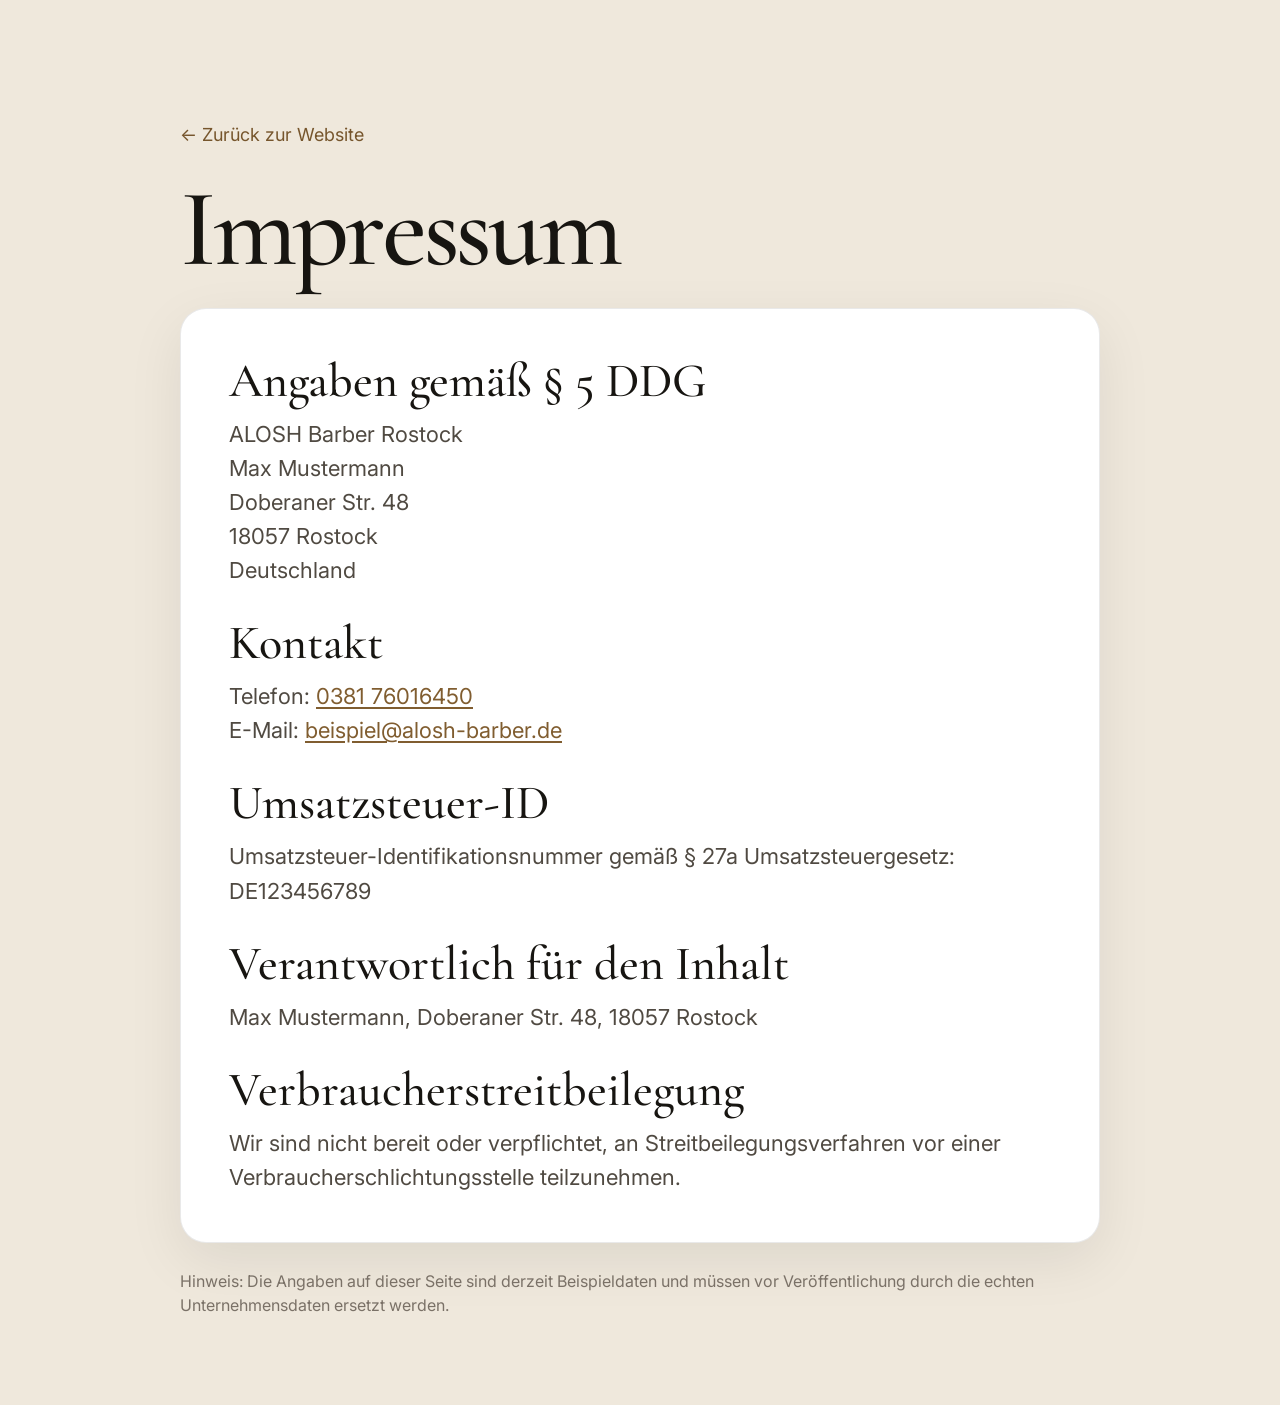
==== impressum.html @ 5d21351d "Separate assets and add Impressum" ====
<!DOCTYPE html>
<html lang="de">
<head>
  <meta charset="UTF-8" />
  <meta name="viewport" content="width=device-width, initial-scale=1.0" />
  <meta name="theme-color" content="#efe8dc" />
  <meta name="robots" content="noindex" />
  <title>Impressum — ALOSH</title>
  <link rel="preconnect" href="https://fonts.googleapis.com">
  <link rel="preconnect" href="https://fonts.gstatic.com" crossorigin>
  <link href="https://fonts.googleapis.com/css2?family=Cormorant+Garamond:wght@400;500;600&family=Inter:wght@400;500;600;700&display=swap" rel="stylesheet">
  <link rel="stylesheet" href="styles.css">
</head>
<body>
  <main class="legal-page">
    <div class="legal-wrap">
      <a class="legal-back" href="index.html#visit">← Zurück zur Website</a>
      <h1 class="legal-title">Impressum</h1>
      <section class="legal-card" aria-label="Beispiel-Impressum">
        <h2>Angaben gemäß § 5 DDG</h2>
        <address>
          ALOSH Barber Rostock<br>
          Max Mustermann<br>
          Doberaner Str. 48<br>
          18057 Rostock<br>
          Deutschland
        </address>

        <h2>Kontakt</h2>
        <p>
          Telefon: <a href="tel:+4938176016450">0381 76016450</a><br>
          E-Mail: <a href="mailto:beispiel@alosh-barber.de">beispiel@alosh-barber.de</a>
        </p>

        <h2>Umsatzsteuer-ID</h2>
        <p>Umsatzsteuer-Identifikationsnummer gemäß § 27a Umsatzsteuergesetz: DE123456789</p>

        <h2>Verantwortlich für den Inhalt</h2>
        <p>Max Mustermann, Doberaner Str. 48, 18057 Rostock</p>

        <h2>Verbraucherstreitbeilegung</h2>
        <p>Wir sind nicht bereit oder verpflichtet, an Streitbeilegungsverfahren vor einer Verbraucherschlichtungsstelle teilzunehmen.</p>
      </section>
      <p class="legal-note">Hinweis: Die Angaben auf dieser Seite sind derzeit Beispieldaten und müssen vor Veröffentlichung durch die echten Unternehmensdaten ersetzt werden.</p>
    </div>
  </main>
</body>
</html>
---- styles.css ----
:root{
      --bg:#080808;
      --bg-2:#12110f;
      --bg-3:#181613;
      --cream:#efe8dc;
      --cream-2:#f7f2ea;
      --gold:#c99b5b;
      --gold-2:#e0c088;
      --text:#f5efe6;
      --text-soft:#d7ccbd;
      --ink:#171511;
      --line:rgba(255,255,255,.12);
      --line-dark:rgba(25,22,18,.12);
      --shadow:0 18px 60px rgba(0,0,0,.28);
      --header:76px;
      --pad:clamp(18px,4vw,56px);
      --radius:28px;
      --section-space:clamp(18px,2vw,30px);
    }

    *{box-sizing:border-box}
    html{scroll-behavior:smooth;scroll-padding-top:var(--header)}
    body{margin:0;background:var(--bg);color:var(--text);font-family:Inter,system-ui,sans-serif;overflow-x:hidden}
    body.menu-open{overflow:hidden}
    a{color:inherit;text-decoration:none}
    button{font:inherit}
    img{display:block;width:100%}

    .grain{position:fixed;inset:0;pointer-events:none;opacity:.03;z-index:120;background-image:url("data:image/svg+xml,%3Csvg viewBox='0 0 140 140' xmlns='http://www.w3.org/2000/svg'%3E%3Cfilter id='n'%3E%3CfeTurbulence type='fractalNoise' baseFrequency='.82' numOctaves='4' stitchTiles='stitch'/%3E%3C/filter%3E%3Crect width='100%25' height='100%25' filter='url(%23n)'/%3E%3C/svg%3E")}

    .site-header{position:fixed;inset:0 0 auto;height:var(--header);display:flex;align-items:center;justify-content:space-between;padding:0 var(--pad);z-index:100;transition:.3s ease;border-bottom:1px solid transparent}
    .site-header.scrolled{background:rgba(8,8,8,.82);backdrop-filter:blur(18px);border-color:var(--line)}
    .brand{display:flex;flex-direction:column;gap:2px;line-height:1}
    .brand-name{font:500 30px/1 "Cormorant Garamond",serif;letter-spacing:.16em;color:var(--gold-2)}
    .brand-sub{font-size:11px;letter-spacing:.24em;color:#cdbda5;text-transform:uppercase}

    .desktop-nav{display:flex;align-items:center;gap:22px}
    .desktop-nav a{font-size:14px;color:#e5dccf;opacity:.88;transition:.2s}
    .desktop-nav a:hover{color:var(--gold-2);opacity:1}
    .nav-book{padding:12px 18px;border:1px solid rgba(224,192,136,.48);border-radius:999px}

    .menu-toggle{display:none;width:44px;height:44px;border:0;background:transparent;position:relative}
    .menu-toggle span{position:absolute;left:11px;width:22px;height:1.5px;background:var(--gold-2);transition:.25s}
    .menu-toggle span:first-child{top:17px}
    .menu-toggle span:last-child{top:25px}
    body.menu-open .menu-toggle span:first-child{transform:translateY(4px) rotate(45deg)}
    body.menu-open .menu-toggle span:last-child{transform:translateY(-4px) rotate(-45deg)}

    .hero{position:relative;min-height:100svh;display:flex;align-items:flex-end;padding:calc(var(--header) + 28px) var(--pad) 34px;overflow:hidden}
    .hero::before{content:"";position:absolute;inset:0;background:linear-gradient(100deg,rgba(5,5,5,.9),rgba(5,5,5,.58) 52%,rgba(5,5,5,.14)),url("https://images.unsplash.com/photo-1622286342621-4bd786c2447c?auto=format&fit=crop&w=2200&q=88") center/cover no-repeat;transform:scale(1.03)}
    .hero::after{content:"";position:absolute;inset:0;background:linear-gradient(180deg,rgba(0,0,0,.04),rgba(0,0,0,.58) 72%,rgba(0,0,0,.84));}
    .hero-inner{position:relative;z-index:2;width:100%;display:grid;grid-template-columns:minmax(0,1.2fr) minmax(280px,.8fr);gap:36px;align-items:end}
    .hero-copy{max-width:820px}
    .hero-kicker{font-size:16px;color:var(--gold-2);margin:0 0 18px}
    h1,h2,h3,blockquote{font-family:"Cormorant Garamond",serif;font-weight:500;margin:0}
    h1{font-size:clamp(60px,9vw,132px);line-height:.84;letter-spacing:-.04em}
    .hero-copy p{font-size:clamp(20px,2.4vw,28px);line-height:1.28;color:var(--text-soft);max-width:620px;margin:18px 0 0}
    .hero-actions{display:flex;flex-wrap:wrap;gap:14px;margin-top:24px}
    .button{display:inline-flex;align-items:center;justify-content:center;min-height:54px;padding:0 24px;border-radius:999px;border:1px solid transparent;font-size:15px;font-weight:600;transition:.25s}
    .button:hover{transform:translateY(-2px)}
    .button-gold{background:var(--gold);color:#0d0b08}
    .button-outline{border-color:rgba(255,255,255,.22);color:var(--text)}

    .hero-card{background:rgba(11,10,9,.64);border:1px solid rgba(255,255,255,.12);border-radius:26px;padding:24px;backdrop-filter:blur(14px);box-shadow:var(--shadow)}
    .hero-card-top{display:grid;gap:16px}
    .hero-card-line{display:flex;justify-content:space-between;align-items:end;gap:18px;padding-bottom:15px;border-bottom:1px solid rgba(255,255,255,.12)}
    .hero-card-line:last-child{padding-bottom:0;border-bottom:0}
    .hero-card-line span{font-size:17px;color:#c9bca8}
    .hero-card-line strong{font:500 34px/1 "Cormorant Garamond",serif;color:var(--text)}
    .hero-card .button{width:100%;margin-top:18px}

    .hero-decor-wrap{position:absolute;left:0;right:0;bottom:22px;z-index:1;pointer-events:none;overflow:hidden;height:86px}
    .hero-decor{position:absolute;white-space:nowrap;font:500 clamp(86px,10vw,180px)/1 "Cormorant Garamond",serif;letter-spacing:.06em;color:rgba(224,192,136,.13);will-change:transform}
    .hero-decor.one{left:10%;bottom:-18px}
    .hero-decor.two{right:-2%;bottom:18px;color:rgba(255,255,255,.08)}

    .info-strip{position:relative;z-index:3;display:grid;grid-template-columns:repeat(4,1fr);gap:1px;background:rgba(255,255,255,.08);padding:1px}
    .info-box{background:var(--cream);color:var(--ink);padding:24px min(3vw,26px);min-height:126px;display:flex;flex-direction:column;justify-content:center}
    .info-box strong{font:500 clamp(30px,3.4vw,44px)/.94 "Cormorant Garamond",serif}
    .info-box span{font-size:17px;line-height:1.3;color:#655f56;margin-top:6px}
    .info-box a{font-size:17px;color:#59411d}

    .cuts-showcase{position:relative;height:142vh;background:linear-gradient(180deg,var(--bg) 0%,#0d0c0a 100%);overflow:hidden}
    .cuts-stage{position:sticky;top:var(--header);height:calc(100svh - var(--header));display:flex;align-items:center;padding:30px var(--pad);overflow:hidden}
    .cuts-word{position:absolute;left:50%;top:50%;transform:translate(-50%,-50%);font:500 clamp(120px,22vw,360px)/.78 "Cormorant Garamond",serif;letter-spacing:.02em;color:rgba(224,192,136,.09);white-space:nowrap;pointer-events:none;will-change:transform}
    .cuts-grid{position:relative;z-index:2;width:100%;display:grid;grid-template-columns:repeat(4,1fr);gap:clamp(12px,1.6vw,24px);align-items:center}
    .cut-card{position:relative;height:min(66svh,620px);border-radius:24px;overflow:hidden;box-shadow:var(--shadow);border:1px solid rgba(255,255,255,.08);will-change:transform}
    .cut-card:nth-child(1),.cut-card:nth-child(3){transform:translateY(30px)}
    .cut-card:nth-child(2),.cut-card:nth-child(4){transform:translateY(-28px)}
    .cut-card img{width:100%;height:100%;object-fit:cover;filter:saturate(.76) contrast(1.04);transition:transform .8s cubic-bezier(.22,.61,.36,1),filter .35s}
    .cut-card:hover img{transform:scale(1.035);filter:saturate(.92) contrast(1.04)}
    .cut-card::after{content:"";position:absolute;inset:0;background:linear-gradient(180deg,transparent 54%,rgba(0,0,0,.78))}
    .cut-card figcaption{position:absolute;left:20px;right:20px;bottom:18px;z-index:2;font:500 clamp(28px,3.2vw,48px)/.92 "Cormorant Garamond",serif;color:#fff}

    .stack-shell{padding:var(--section-space) var(--section-space) 0;background:var(--bg)}
    .stack-panel{position:sticky;top:calc(var(--header) + 12px);height:calc(88svh - var(--header));margin-bottom:var(--section-space);z-index:var(--z)}
    .panel-inner{height:100%;border-radius:var(--radius);overflow:hidden;box-shadow:var(--shadow);border:1px solid rgba(255,255,255,.08);background:var(--bg-2);position:relative;transform-origin:50% 0;will-change:transform,filter}
    .panel-inner.cream{background:var(--cream);color:var(--ink);border-color:rgba(17,15,11,.08)}
    .panel-grid{height:100%;display:grid;grid-template-columns:.95fr 1.05fr;align-items:stretch}
    .panel-copy{padding:clamp(28px,4vw,52px);display:flex;flex-direction:column;justify-content:center;position:relative;overflow:hidden}
    .panel-copy h2{font-size:clamp(46px,6vw,90px);line-height:.9;position:relative;z-index:2}
    .panel-copy p{font-size:clamp(21px,2.25vw,27px);line-height:1.28;margin:16px 0 0;max-width:520px;position:relative;z-index:2}
    .panel-copy .scroll-decor{position:absolute;left:-4%;bottom:-8%;font:500 clamp(86px,12vw,180px)/1 "Cormorant Garamond",serif;color:rgba(224,192,136,.11);white-space:nowrap;will-change:transform}
    .panel-copy.cream-copy .scroll-decor{color:rgba(92,66,27,.11)}

    .service-side{padding:clamp(18px,2vw,26px);display:grid;grid-template-columns:repeat(2,1fr);gap:16px;background:linear-gradient(180deg,rgba(255,255,255,.02),rgba(255,255,255,0))}
    .service-card{padding:24px;border:1px solid rgba(255,255,255,.1);border-radius:22px;background:rgba(255,255,255,.02);display:flex;flex-direction:column;justify-content:space-between;min-height:210px}
    .cream .service-card{background:rgba(255,255,255,.58);border-color:rgba(17,15,11,.09)}
    .service-card h3{font-size:clamp(30px,3vw,42px);line-height:.95}
    .service-card p{font-size:20px;line-height:1.25;color:#cbbfae;margin:12px 0 0}
    .cream .service-card p{color:#5e594f}
    .service-price{margin-top:18px;padding-top:16px;border-top:1px solid rgba(255,255,255,.12);display:flex;justify-content:space-between;gap:12px;font-size:18px}
    .cream .service-price{border-color:rgba(17,15,11,.1)}
    .service-price strong{font-weight:700;color:var(--gold-2)}
    .cream .service-price strong{color:#8f6732}

    .gallery-copy .scroll-decor{left:auto;right:-12%;top:8%;bottom:auto}
    .gallery-side{display:flex;align-items:center;justify-content:center;position:relative;padding:24px 24px 24px 0}
    .gallery-viewport{width:100%;overflow:hidden;border-radius:24px}
    .gallery-track{display:flex;gap:14px;transition:transform .7s cubic-bezier(.22,.61,.36,1);will-change:transform}
    .gallery-card{flex:0 0 82%;position:relative;overflow:hidden;border-radius:24px;opacity:.42;transform:scale(.97);transition:.35s}
    .gallery-card.active{opacity:1;transform:scale(1)}
    .gallery-card img{height:100%;min-height:520px;object-fit:cover;filter:saturate(.78)}
    .gallery-card figcaption{position:absolute;left:18px;bottom:18px;padding:12px 14px;background:rgba(9,9,9,.55);backdrop-filter:blur(10px);border-radius:16px;font-size:18px}
    .gallery-controls{display:flex;gap:10px;margin-top:24px;position:relative;z-index:2}
    .carousel-btn{width:52px;height:52px;border-radius:50%;border:1px solid rgba(255,255,255,.16);background:transparent;color:#f0e7db;font-size:18px;cursor:pointer;transition:.2s}
    .cream .carousel-btn{border-color:rgba(17,15,11,.14);color:#2d2418}
    .carousel-btn:hover{border-color:var(--gold-2);color:var(--gold-2)}

    .review-side{padding:clamp(26px,4vw,44px);display:flex;flex-direction:column;justify-content:center}
    .rating-big{font:500 clamp(84px,11vw,150px)/.85 "Cormorant Garamond",serif;color:var(--gold-2)}
    .stars{font-size:24px;color:var(--gold);letter-spacing:.12em;margin-top:8px}
    .review-viewport{overflow:hidden;margin-top:24px}
    .review-track{display:flex;transition:transform .7s cubic-bezier(.22,.61,.36,1)}
    .review-card{flex:0 0 100%;padding-right:8px;opacity:.2;transition:.3s}
    .review-card.active{opacity:1}
    .review-card blockquote{font-size:clamp(34px,4.4vw,62px);line-height:1.02}
    .review-card footer{font-size:20px;color:#b9ac98;margin-top:18px}
    .review-nav{display:flex;align-items:center;gap:12px;margin-top:26px}
    .review-progress{height:2px;background:rgba(255,255,255,.12);flex:1;overflow:hidden;border-radius:999px}
    .review-progress span{display:block;height:100%;width:33.333%;background:var(--gold);transform-origin:left;transition:.5s}

    .visit-book{background:var(--cream);color:var(--ink);padding:var(--section-space)}
    .visit-card{border-radius:var(--radius);background:var(--cream-2);overflow:hidden;display:grid;grid-template-columns:1.05fr .95fr;box-shadow:0 18px 55px rgba(13,10,5,.08)}
    .visit-content{padding:clamp(28px,4vw,52px)}
    .visit-content h2{font-size:clamp(48px,6vw,88px);line-height:.9}
    .visit-content p{font-size:clamp(21px,2.3vw,27px);line-height:1.28;color:#5e584f;margin:16px 0 0;max-width:560px}
    .hours-grid{display:grid;grid-template-columns:repeat(3,1fr);gap:14px;margin:28px 0}
    .hour-box{padding:18px 20px;border-radius:20px;background:#fff;border:1px solid rgba(17,15,11,.08)}
    .hour-box strong{display:block;font:500 34px/1 "Cormorant Garamond",serif}
    .hour-box span{display:block;margin-top:6px;font-size:18px;color:#696158}
    .address-box{padding:22px;border-radius:22px;background:#fff;border:1px solid rgba(17,15,11,.08);font-size:21px;line-height:1.35}
    .visit-actions{display:flex;flex-wrap:wrap;gap:14px;margin-top:22px}
    .visit-map iframe{width:100%;height:100%;border:0;min-height:560px;display:block}

    .footer{padding:30px var(--pad) 34px;background:var(--bg);display:flex;align-items:center;justify-content:space-between;gap:24px;border-top:1px solid var(--line)}
    .footer nav{display:flex;flex-wrap:wrap;gap:18px}
    .footer nav a,.footer span{font-size:16px;color:#d4c9bb}

    .mobile-menu{position:fixed;inset:var(--header) 0 auto;transform:translateY(-16px);opacity:0;pointer-events:none;background:rgba(10,10,10,.96);backdrop-filter:blur(16px);border-bottom:1px solid var(--line);padding:16px var(--pad) 20px;transition:.25s;z-index:90}
    body.menu-open .mobile-menu{transform:translateY(0);opacity:1;pointer-events:auto}
    .mobile-menu nav{display:grid;gap:10px}
    .mobile-menu a{padding:12px 0;font-size:20px;border-bottom:1px solid rgba(255,255,255,.08)}

    .reveal,.animate-on-scroll{opacity:0;transition:opacity .75s cubic-bezier(.22,.61,.36,1),transform .75s cubic-bezier(.22,.61,.36,1),filter .75s cubic-bezier(.22,.61,.36,1);transition-delay:var(--delay,0s)}
    .reveal{transform:translateY(22px)}
    .reveal.in-view,.animate-on-scroll.in-view{opacity:1}
    .reveal.in-view{transform:none}
    .reveal-left{transform:translateX(-34px)}
    .reveal-right{transform:translateX(34px)}
    .reveal-pop{transform:translateY(34px) scale(.94)}
    .reveal-zoom{transform:translateY(28px) scale(.96);filter:blur(6px)}
    .reveal-left.in-view,.reveal-right.in-view,.reveal-pop.in-view,.reveal-zoom.in-view{transform:none;filter:none}

    .info-box,.service-card,.hour-box,.address-box,.visit-map{will-change:transform,opacity,filter}
    .info-box.in-view,.service-card.in-view,.hour-box.in-view,.address-box.in-view{box-shadow:0 18px 40px rgba(0,0,0,.08)}

    .cut-card img{opacity:0;transform:scale(1.08);transition:opacity .85s cubic-bezier(.22,.61,.36,1),transform .95s cubic-bezier(.22,.61,.36,1),filter .35s}
    .cut-card figcaption{opacity:0;transform:translateY(18px);transition:opacity .8s cubic-bezier(.22,.61,.36,1),transform .8s cubic-bezier(.22,.61,.36,1);transition-delay:calc(var(--delay,0s) + .08s)}
    .cut-card.in-view img{opacity:1;transform:scale(1)}
    .cut-card.in-view figcaption{opacity:1;transform:translateY(0)}

    .service-card{transition:transform .75s cubic-bezier(.22,.61,.36,1),opacity .75s cubic-bezier(.22,.61,.36,1),box-shadow .3s ease,background .25s ease}
    .service-card.in-view{transform:none}

    .gallery-side.in-view .gallery-viewport,.review-side.in-view .review-viewport,.visit-map.in-view iframe{animation:softReveal .9s cubic-bezier(.22,.61,.36,1) both}
    @keyframes softReveal{
      from{opacity:0;transform:translateY(26px) scale(.97);filter:blur(8px)}
      to{opacity:1;transform:translateY(0) scale(1);filter:blur(0)}
    }

    @media (max-width: 1100px){
      .hero-inner,.panel-grid,.visit-card{grid-template-columns:1fr}
      .hero{padding-bottom:28px}
      .hero-card{max-width:460px}
      .info-strip{grid-template-columns:repeat(2,1fr)}
      .gallery-side{padding:0 22px 22px}
      .stack-panel{height:auto;position:relative;top:auto}
      .panel-inner{min-height:auto}
      .service-side{padding-top:0}
      .gallery-card img{min-height:420px}
      .visit-map iframe{min-height:380px}
    }

    @media (max-width: 780px){
      :root{--header:72px;--pad:18px;--section-space:14px}
      .desktop-nav{display:none}
      .menu-toggle{display:block}
      .brand-name{font-size:28px}
      .brand-sub{font-size:10px}
      .hero{min-height:92svh;padding-top:calc(var(--header) + 18px)}
      .hero-inner{gap:20px}
      .hero-copy p,.panel-copy p,.visit-content p{font-size:22px}
      .button{width:100%}
      .hero-actions{display:grid;grid-template-columns:1fr;gap:12px}
      .hero-card{padding:20px}
      .hero-card-line span{font-size:16px}
      .hero-card-line strong{font-size:30px}
      .hero-decor-wrap{height:66px;bottom:12px}
      .hero-decor{font-size:82px}
      .info-strip{grid-template-columns:1fr}
      .info-box{min-height:108px;padding:22px 18px}
      .cuts-stage{padding:18px}
      .cuts-grid{gap:10px}
      .cut-card{height:31svh;min-height:220px;border-radius:18px}
      .cut-card figcaption{left:14px;right:14px;bottom:12px;font-size:30px}
      .cuts-word{font-size:150px}
      .cuts-showcase{height:120vh}
      .cuts-grid{grid-template-columns:repeat(2,1fr);gap:14px}
      .cut-card{height:34svh;min-height:250px}
      .cut-card:nth-child(n){transform:none}
      .stack-shell{padding:14px 14px 0}
      .stack-panel{margin-bottom:14px}
      .panel-copy,.review-side,.visit-content{padding:24px 20px}
      .service-side{grid-template-columns:1fr;gap:12px;padding:0 20px 20px}
      .service-card{min-height:180px}
      .gallery-side{padding:0 20px 20px}
      .gallery-card{flex-basis:90%}
      .gallery-card img{min-height:300px}
      .gallery-card figcaption{font-size:16px;left:12px;bottom:12px}
      .carousel-btn{width:48px;height:48px}
      .review-card blockquote{font-size:36px}
      .review-card footer{font-size:18px}
      .hours-grid{grid-template-columns:1fr}
      .hour-box strong{font-size:30px}
      .address-box{font-size:19px}
      .footer{flex-direction:column;align-items:flex-start}
      .footer nav{gap:14px}
      .footer nav a,.footer span{font-size:15px}
    }

    @media (prefers-reduced-motion: reduce){
      html{scroll-behavior:auto}
      *,*::before,*::after{animation:none !important;transition:none !important}
      .reveal,.animate-on-scroll{opacity:1;transform:none;filter:none}
    }


    /* mobile-carousel-safety-v2 */
    .hero-decor.one{left:var(--pad);right:auto}
    .hero-decor.two{right:var(--pad)}
    .panel-copy .scroll-decor{left:4%;bottom:-4%;font-size:clamp(64px,9vw,128px);pointer-events:none}
    .gallery-copy .scroll-decor{left:auto;right:4%;top:8%;bottom:auto}

    .hero-inner>*,.panel-grid>*,.visit-card>*,.service-card,.review-side,.gallery-side,.hero-card,.info-box{min-width:0;max-width:100%}
    h1,h2,h3,blockquote,.hero-card-line strong,.hero-card-line span,.button,.address-box,.hour-box,.info-box{overflow-wrap:anywhere;word-break:normal}
    iframe{max-width:100%}

    .cuts-showcase{height:auto;position:relative;background:linear-gradient(180deg,var(--bg) 0%,#0d0c0a 100%);overflow:hidden;padding:clamp(54px,7vw,96px) 0}
    .cuts-stage{position:relative;top:auto;height:auto;min-height:0;display:block;padding:0;overflow:visible}
    .cuts-word{position:absolute;left:50%;top:44%;transform:translate(-50%,-50%);font-size:clamp(72px,14vw,210px);line-height:.82;letter-spacing:.04em;z-index:0}
    .cuts-carousel{position:relative;z-index:2;width:100%;overflow:hidden}
    .cuts-track{display:flex;grid-template-columns:none;align-items:stretch;gap:clamp(14px,1.8vw,26px);width:100%;overflow-x:auto;overflow-y:hidden;scroll-snap-type:x mandatory;scrollbar-width:none;-ms-overflow-style:none;overscroll-behavior-x:contain;touch-action:pan-x pan-y;padding:24px max(var(--pad),calc((100vw - 1480px)/2)) 34px;cursor:grab;-webkit-overflow-scrolling:touch}
    .cuts-track::-webkit-scrollbar{display:none}
    .cuts-track.is-dragging{cursor:grabbing;scroll-snap-type:none;user-select:none}
    .cut-card,.cut-card:nth-child(n){position:relative;flex:0 0 clamp(290px,31vw,470px);width:auto;height:clamp(390px,57vw,620px);min-height:0;max-height:68svh;border-radius:24px;overflow:hidden;scroll-snap-align:center;transform:none!important;background:#171511}
    .cut-card img{width:100%;height:100%;object-fit:cover;object-position:center}
    .cut-card figcaption{left:20px;right:20px;bottom:18px;font-size:clamp(30px,3.2vw,48px);line-height:1;overflow-wrap:anywhere}

    @media (max-width:780px){
      body{overflow-x:hidden}
      .hero{min-height:0;padding-top:calc(var(--header) + 24px);padding-bottom:28px}
      .hero-inner{width:100%;min-width:0}
      .hero-copy,.hero-card{width:100%;min-width:0}
      .hero-copy h1{font-size:clamp(54px,18vw,72px);line-height:.88}
      .hero-copy p,.panel-copy p,.visit-content p{font-size:clamp(19px,5.4vw,22px)}
      .hero-card-line{display:grid;grid-template-columns:1fr;gap:6px;align-items:start}
      .hero-card-line strong{font-size:clamp(26px,8vw,30px);text-align:left;max-width:100%}
      .button{white-space:normal;text-align:center;line-height:1.2;padding:13px 18px}
      .hero-decor{font-size:clamp(54px,19vw,76px)}
      .hero-decor.one{left:18px}
      .hero-decor.two{right:18px}
      .info-box{min-width:0}

      .cuts-showcase{padding:44px 0 50px}
      .cuts-word{font-size:clamp(72px,24vw,112px);top:40%}
      .cuts-track{gap:14px;padding:18px 18px 26px;scroll-padding-inline:18px}
      .cut-card,.cut-card:nth-child(n){flex-basis:min(82vw,340px);height:min(64svh,500px);min-height:360px;max-height:none;border-radius:20px}
      .cut-card figcaption{left:16px;right:16px;bottom:14px;font-size:clamp(30px,9vw,40px)}

      .stack-panel{height:auto;min-height:0}
      .panel-inner{height:auto;min-height:0;overflow:hidden}
      .panel-grid{height:auto;min-height:0}
      .panel-copy{overflow:hidden}
      .panel-copy h2,.visit-content h2{font-size:clamp(42px,14vw,58px);line-height:.94}
      .service-card h3{font-size:clamp(30px,10vw,38px)}
      .service-card p{font-size:19px}
      .service-price{font-size:17px;flex-wrap:wrap}
      .gallery-card figcaption{max-width:calc(100% - 24px);white-space:normal;overflow-wrap:anywhere}
      .review-card blockquote{font-size:clamp(30px,9vw,38px);line-height:1.08}
      .review-card footer{font-size:17px;overflow-wrap:anywhere}
      .hours-grid{grid-template-columns:1fr}
      .address-box{font-size:18px}
      .visit-actions{display:grid;grid-template-columns:1fr}
      .visit-map iframe{min-height:330px}
      .footer nav{width:100%}
    }

    @media (max-width:390px){
      :root{--pad:16px;--section-space:12px}
      .site-header{padding-inline:16px}
      .brand-name{font-size:25px}
      .brand-sub{font-size:9px;letter-spacing:.18em}
      .hero-copy h1{font-size:clamp(50px,17vw,64px)}
      .hero-copy p,.panel-copy p,.visit-content p{font-size:19px}
      .info-box strong{font-size:31px}
      .review-card blockquote{font-size:30px}
      .rating-big{font-size:90px}
      .cut-card,.cut-card:nth-child(n){flex-basis:calc(100vw - 48px);min-height:330px;height:56svh}
      .footer{padding-inline:16px}
    }

/* Impressum */
.legal-page{min-height:100svh;background:var(--cream);color:var(--ink);padding:calc(var(--header) + 48px) var(--pad) 72px}
.legal-wrap{width:min(920px,100%);margin:0 auto}
.legal-back{display:inline-flex;align-items:center;gap:10px;margin-bottom:36px;font-size:18px;color:#76552c}
.legal-title{font:500 clamp(56px,9vw,110px)/.88 "Cormorant Garamond",serif;letter-spacing:-.035em;margin:0 0 30px}
.legal-card{background:#fff;border:1px solid rgba(17,15,11,.09);border-radius:26px;padding:clamp(24px,5vw,48px);box-shadow:0 18px 55px rgba(13,10,5,.08)}
.legal-card h2{font:500 clamp(32px,5vw,48px)/1 "Cormorant Garamond",serif;margin:32px 0 12px}
.legal-card h2:first-child{margin-top:0}
.legal-card p,.legal-card address{font:400 clamp(18px,2.2vw,22px)/1.55 Inter,system-ui,sans-serif;font-style:normal;margin:0;color:#504a42;overflow-wrap:anywhere}
.legal-card a{color:#805d30;text-decoration:underline;text-underline-offset:3px}
.legal-note{margin-top:26px;font-size:16px;line-height:1.5;color:#7a7167}
@media (max-width:780px){.legal-page{padding-top:calc(var(--header) + 28px);padding-bottom:48px}.legal-back{margin-bottom:24px}.legal-card{border-radius:20px}}
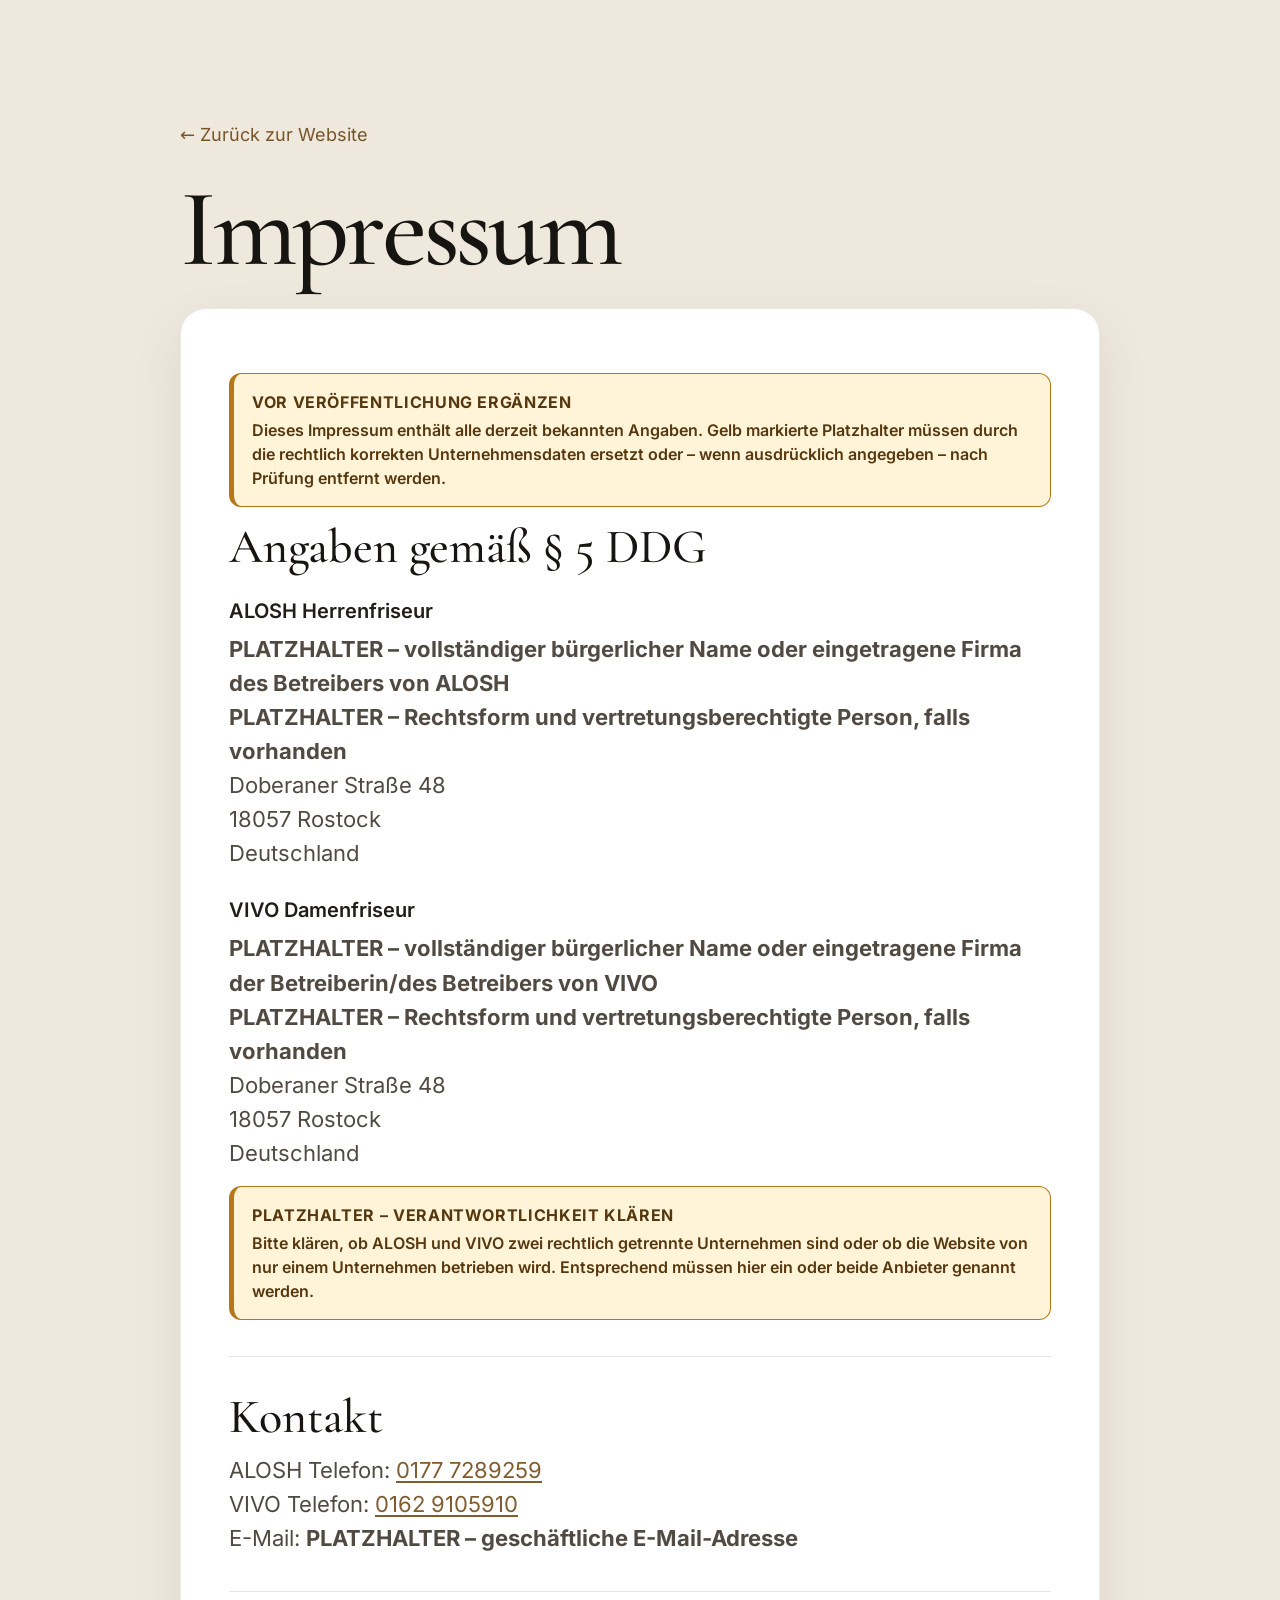
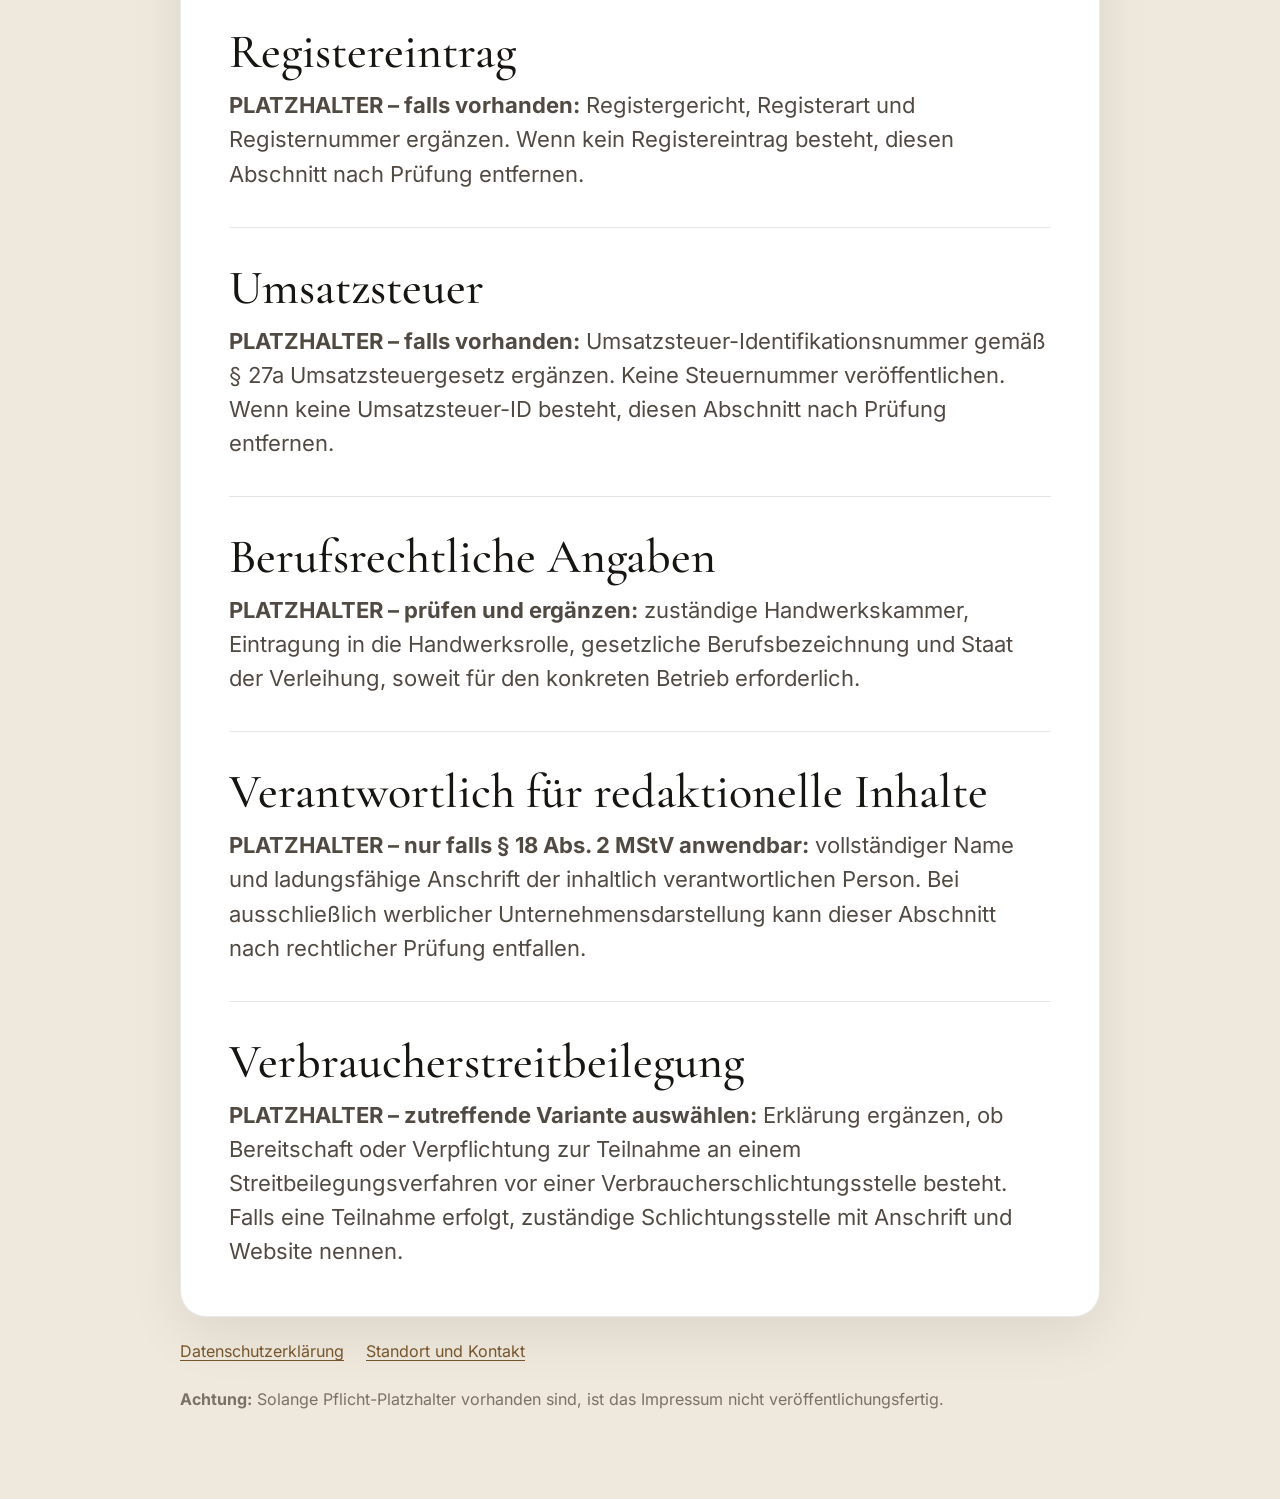
==== commit d40b09af: "Add privacy-first local assets and map consent" ====
--- a/impressum.html
+++ b/impressum.html
@@ -5,43 +5,93 @@
   <meta name="viewport" content="width=device-width, initial-scale=1.0" />
   <meta name="theme-color" content="#efe8dc" />
   <meta name="robots" content="noindex" />
-  <title>Impressum — ALOSH</title>
-  <link rel="preconnect" href="https://fonts.googleapis.com">
-  <link rel="preconnect" href="https://fonts.gstatic.com" crossorigin>
-  <link href="https://fonts.googleapis.com/css2?family=Cormorant+Garamond:wght@400;500;600&family=Inter:wght@400;500;600;700&display=swap" rel="stylesheet">
-  <link rel="stylesheet" href="styles.css">
+  <meta name="description" content="Impressum und rechtliche Angaben von ALOSH × VIVO in der Doberaner Straße 48, 18057 Rostock." />
+  <title>Impressum | ALOSH × VIVO Rostock</title>
+  <link rel="icon" href="favicon.svg" type="image/svg+xml">
+  <link rel="icon" href="favicon-32x32.png" sizes="32x32" type="image/png">
+  <link rel="icon" href="favicon-16x16.png" sizes="16x16" type="image/png">
+  <link rel="shortcut icon" href="favicon.ico">
+  <link rel="apple-touch-icon" sizes="180x180" href="apple-touch-icon.png">
+  <link rel="manifest" href="site.webmanifest">
+  <link rel="stylesheet" href="assets/fonts/fonts.css?v=1">
+  <link rel="stylesheet" href="styles.css?v=20260819-light4">
 </head>
 <body>
   <main class="legal-page">
     <div class="legal-wrap">
       <a class="legal-back" href="index.html#visit">← Zurück zur Website</a>
       <h1 class="legal-title">Impressum</h1>
-      <section class="legal-card" aria-label="Beispiel-Impressum">
-        <h2>Angaben gemäß § 5 DDG</h2>
-        <address>
-          ALOSH Barber Rostock<br>
-          Max Mustermann<br>
-          Doberaner Str. 48<br>
-          18057 Rostock<br>
-          Deutschland
-        </address>
+      <section class="legal-card" aria-label="Impressum mit noch zu ergänzenden Pflichtangaben">
+        <div class="legal-placeholder" role="note">
+          <strong>Vor Veröffentlichung ergänzen</strong>
+          Dieses Impressum enthält alle derzeit bekannten Angaben. Gelb markierte Platzhalter müssen durch die rechtlich korrekten Unternehmensdaten ersetzt oder – wenn ausdrücklich angegeben – nach Prüfung entfernt werden.
+        </div>
 
-        <h2>Kontakt</h2>
-        <p>
-          Telefon: <a href="tel:+4938176016450">0381 76016450</a><br>
-          E-Mail: <a href="mailto:beispiel@alosh-barber.de">beispiel@alosh-barber.de</a>
-        </p>
+        <section>
+          <h2>Angaben gemäß § 5 DDG</h2>
+          <h3>ALOSH Herrenfriseur</h3>
+          <address>
+            <strong>PLATZHALTER – vollständiger bürgerlicher Name oder eingetragene Firma des Betreibers von ALOSH</strong><br>
+            <strong>PLATZHALTER – Rechtsform und vertretungsberechtigte Person, falls vorhanden</strong><br>
+            Doberaner Straße 48<br>
+            18057 Rostock<br>
+            Deutschland
+          </address>
 
-        <h2>Umsatzsteuer-ID</h2>
-        <p>Umsatzsteuer-Identifikationsnummer gemäß § 27a Umsatzsteuergesetz: DE123456789</p>
+          <h3>VIVO Damenfriseur</h3>
+          <address>
+            <strong>PLATZHALTER – vollständiger bürgerlicher Name oder eingetragene Firma der Betreiberin/des Betreibers von VIVO</strong><br>
+            <strong>PLATZHALTER – Rechtsform und vertretungsberechtigte Person, falls vorhanden</strong><br>
+            Doberaner Straße 48<br>
+            18057 Rostock<br>
+            Deutschland
+          </address>
 
-        <h2>Verantwortlich für den Inhalt</h2>
-        <p>Max Mustermann, Doberaner Str. 48, 18057 Rostock</p>
+          <div class="legal-placeholder" role="note">
+            <strong>PLATZHALTER – Verantwortlichkeit klären</strong>
+            Bitte klären, ob ALOSH und VIVO zwei rechtlich getrennte Unternehmen sind oder ob die Website von nur einem Unternehmen betrieben wird. Entsprechend müssen hier ein oder beide Anbieter genannt werden.
+          </div>
+        </section>
 
-        <h2>Verbraucherstreitbeilegung</h2>
-        <p>Wir sind nicht bereit oder verpflichtet, an Streitbeilegungsverfahren vor einer Verbraucherschlichtungsstelle teilzunehmen.</p>
+        <section>
+          <h2>Kontakt</h2>
+          <p>
+            ALOSH Telefon: <a href="tel:+491777289259">0177 7289259</a><br>
+            VIVO Telefon: <a href="tel:+491629105910">0162 9105910</a><br>
+            E-Mail: <strong>PLATZHALTER – geschäftliche E-Mail-Adresse</strong>
+          </p>
+        </section>
+
+        <section>
+          <h2>Registereintrag</h2>
+          <p><strong>PLATZHALTER – falls vorhanden:</strong> Registergericht, Registerart und Registernummer ergänzen. Wenn kein Registereintrag besteht, diesen Abschnitt nach Prüfung entfernen.</p>
+        </section>
+
+        <section>
+          <h2>Umsatzsteuer</h2>
+          <p><strong>PLATZHALTER – falls vorhanden:</strong> Umsatzsteuer-Identifikationsnummer gemäß § 27a Umsatzsteuergesetz ergänzen. Keine Steuernummer veröffentlichen. Wenn keine Umsatzsteuer-ID besteht, diesen Abschnitt nach Prüfung entfernen.</p>
+        </section>
+
+        <section>
+          <h2>Berufsrechtliche Angaben</h2>
+          <p><strong>PLATZHALTER – prüfen und ergänzen:</strong> zuständige Handwerkskammer, Eintragung in die Handwerksrolle, gesetzliche Berufsbezeichnung und Staat der Verleihung, soweit für den konkreten Betrieb erforderlich.</p>
+        </section>
+
+        <section>
+          <h2>Verantwortlich für redaktionelle Inhalte</h2>
+          <p><strong>PLATZHALTER – nur falls § 18 Abs. 2 MStV anwendbar:</strong> vollständiger Name und ladungsfähige Anschrift der inhaltlich verantwortlichen Person. Bei ausschließlich werblicher Unternehmensdarstellung kann dieser Abschnitt nach rechtlicher Prüfung entfallen.</p>
+        </section>
+
+        <section>
+          <h2>Verbraucherstreitbeilegung</h2>
+          <p><strong>PLATZHALTER – zutreffende Variante auswählen:</strong> Erklärung ergänzen, ob Bereitschaft oder Verpflichtung zur Teilnahme an einem Streitbeilegungsverfahren vor einer Verbraucherschlichtungsstelle besteht. Falls eine Teilnahme erfolgt, zuständige Schlichtungsstelle mit Anschrift und Website nennen.</p>
+        </section>
       </section>
-      <p class="legal-note">Hinweis: Die Angaben auf dieser Seite sind derzeit Beispieldaten und müssen vor Veröffentlichung durch die echten Unternehmensdaten ersetzt werden.</p>
+      <nav class="legal-nav" aria-label="Rechtliche Seiten">
+        <a href="datenschutz.html">Datenschutzerklärung</a>
+        <a href="index.html#map">Standort und Kontakt</a>
+      </nav>
+      <p class="legal-note"><strong>Achtung:</strong> Solange Pflicht-Platzhalter vorhanden sind, ist das Impressum nicht veröffentlichungsfertig.</p>
     </div>
   </main>
 </body>
--- a/assets/fonts/fonts.css
+++ b/assets/fonts/fonts.css
@@ -0,0 +1,21 @@
+@font-face {
+  font-family: "Cormorant Garamond";
+  font-style: normal;
+  font-weight: 400 600;
+  font-display: swap;
+  src: url("cormorant-garamond-latin.woff2") format("woff2");
+  unicode-range: U+0000-00FF, U+0131, U+0152-0153, U+02BB-02BC, U+02C6,
+    U+02DA, U+02DC, U+0304, U+0308, U+0329, U+2000-206F, U+20AC, U+2122,
+    U+2191, U+2193, U+2212, U+2215, U+FEFF, U+FFFD;
+}
+
+@font-face {
+  font-family: "Inter";
+  font-style: normal;
+  font-weight: 400 700;
+  font-display: swap;
+  src: url("inter-latin.woff2") format("woff2");
+  unicode-range: U+0000-00FF, U+0131, U+0152-0153, U+02BB-02BC, U+02C6,
+    U+02DA, U+02DC, U+0304, U+0308, U+0329, U+2000-206F, U+20AC, U+2122,
+    U+2191, U+2193, U+2212, U+2215, U+FEFF, U+FFFD;
+}
--- a/styles.css
+++ b/styles.css
@@ -47,7 +47,7 @@
     body.menu-open .menu-toggle span:last-child{transform:translateY(-4px) rotate(-45deg)}
 
     .hero{position:relative;min-height:100svh;display:flex;align-items:flex-end;padding:calc(var(--header) + 28px) var(--pad) 34px;overflow:hidden}
-    .hero::before{content:"";position:absolute;inset:0;background:linear-gradient(100deg,rgba(5,5,5,.9),rgba(5,5,5,.58) 52%,rgba(5,5,5,.14)),url("https://images.unsplash.com/photo-1622286342621-4bd786c2447c?auto=format&fit=crop&w=2200&q=88") center/cover no-repeat;transform:scale(1.03)}
+    .hero::before{content:"";position:absolute;inset:0;background:linear-gradient(100deg,rgba(5,5,5,.9),rgba(5,5,5,.58) 52%,rgba(5,5,5,.14)),url("assets/mockups/herren-fade.webp") center/cover no-repeat;transform:scale(1.03)}
     .hero::after{content:"";position:absolute;inset:0;background:linear-gradient(180deg,rgba(0,0,0,.04),rgba(0,0,0,.58) 72%,rgba(0,0,0,.84));}
     .hero-inner{position:relative;z-index:2;width:100%;display:grid;grid-template-columns:minmax(0,1.2fr) minmax(280px,.8fr);gap:36px;align-items:end}
     .hero-copy{max-width:820px}
@@ -117,11 +117,13 @@
     .gallery-copy .scroll-decor{left:auto;right:-12%;top:8%;bottom:auto}
     .gallery-side{display:flex;align-items:center;justify-content:center;position:relative;padding:24px 24px 24px 0}
     .gallery-viewport{width:100%;overflow:hidden;border-radius:24px}
-    .gallery-track{display:flex;gap:14px;transition:transform .7s cubic-bezier(.22,.61,.36,1);will-change:transform}
-    .gallery-card{flex:0 0 82%;position:relative;overflow:hidden;border-radius:24px;opacity:.42;transform:scale(.97);transition:.35s}
-    .gallery-card.active{opacity:1;transform:scale(1)}
+    .gallery-track{display:flex;align-items:stretch;gap:14px;width:100%;overflow-x:auto;overflow-y:hidden;scroll-behavior:auto;scrollbar-width:none;-ms-overflow-style:none;overscroll-behavior-x:contain;touch-action:pan-x pan-y;padding:10px 0 18px;cursor:grab;-webkit-overflow-scrolling:touch}
+    .gallery-track::-webkit-scrollbar{display:none}
+    .gallery-track.is-dragging{cursor:grabbing;user-select:none}
+    .gallery-card{flex:0 0 min(82%,620px);position:relative;overflow:hidden;border-radius:24px;opacity:1;transform:none}
+    .gallery-card.active{opacity:1;transform:none}
     .gallery-card img{height:100%;min-height:520px;object-fit:cover;filter:saturate(.78)}
-    .gallery-card figcaption{position:absolute;left:18px;bottom:18px;padding:12px 14px;background:rgba(9,9,9,.55);backdrop-filter:blur(10px);border-radius:16px;font-size:18px}
+    .gallery-card figcaption{position:absolute;left:18px;bottom:18px;padding:12px 14px;background:linear-gradient(135deg,rgba(7,7,7,.96),rgba(18,16,13,.86));color:#fff!important;border:1px solid rgba(255,255,255,.18);box-shadow:0 8px 28px rgba(0,0,0,.34);backdrop-filter:blur(10px);border-radius:16px;font-size:18px;font-weight:600;text-shadow:0 1px 2px rgba(0,0,0,.9)}
     .gallery-controls{display:flex;gap:10px;margin-top:24px;position:relative;z-index:2}
     .carousel-btn{width:52px;height:52px;border-radius:50%;border:1px solid rgba(255,255,255,.16);background:transparent;color:#f0e7db;font-size:18px;cursor:pointer;transition:.2s}
     .cream .carousel-btn{border-color:rgba(17,15,11,.14);color:#2d2418}
@@ -235,7 +237,7 @@
       .service-side{grid-template-columns:1fr;gap:12px;padding:0 20px 20px}
       .service-card{min-height:180px}
       .gallery-side{padding:0 20px 20px}
-      .gallery-card{flex-basis:90%}
+      .gallery-card{flex-basis:min(88%,620px)}
       .gallery-card img{min-height:300px}
       .gallery-card figcaption{font-size:16px;left:12px;bottom:12px}
       .carousel-btn{width:48px;height:48px}
@@ -270,10 +272,10 @@
     .cuts-stage{position:relative;top:auto;height:auto;min-height:0;display:block;padding:0;overflow:visible}
     .cuts-word{position:absolute;left:50%;top:44%;transform:translate(-50%,-50%);font-size:clamp(72px,14vw,210px);line-height:.82;letter-spacing:.04em;z-index:0}
     .cuts-carousel{position:relative;z-index:2;width:100%;overflow:hidden}
-    .cuts-track{display:flex;grid-template-columns:none;align-items:stretch;gap:clamp(14px,1.8vw,26px);width:100%;overflow-x:auto;overflow-y:hidden;scroll-snap-type:x mandatory;scrollbar-width:none;-ms-overflow-style:none;overscroll-behavior-x:contain;touch-action:pan-x pan-y;padding:24px max(var(--pad),calc((100vw - 1480px)/2)) 34px;cursor:grab;-webkit-overflow-scrolling:touch}
+    .cuts-track{display:flex;grid-template-columns:none;align-items:stretch;gap:clamp(14px,1.8vw,26px);width:100%;overflow-x:auto;overflow-y:hidden;scroll-snap-type:none;scroll-behavior:auto;scrollbar-width:none;-ms-overflow-style:none;overscroll-behavior-x:contain;touch-action:pan-x pan-y;padding:24px max(var(--pad),calc((100vw - 1480px)/2)) 34px;cursor:grab;-webkit-overflow-scrolling:touch}
     .cuts-track::-webkit-scrollbar{display:none}
     .cuts-track.is-dragging{cursor:grabbing;scroll-snap-type:none;user-select:none}
-    .cut-card,.cut-card:nth-child(n){position:relative;flex:0 0 clamp(290px,31vw,470px);width:auto;height:clamp(390px,57vw,620px);min-height:0;max-height:68svh;border-radius:24px;overflow:hidden;scroll-snap-align:center;transform:none!important;background:#171511}
+    .cut-card,.cut-card:nth-child(n){position:relative;flex:0 0 clamp(290px,31vw,470px);width:auto;height:clamp(390px,57vw,620px);min-height:0;max-height:68svh;border-radius:24px;overflow:hidden;scroll-snap-align:none;transform:none!important;background:#171511}
     .cut-card img{width:100%;height:100%;object-fit:cover;object-position:center}
     .cut-card figcaption{left:20px;right:20px;bottom:18px;font-size:clamp(30px,3.2vw,48px);line-height:1;overflow-wrap:anywhere}
 
@@ -341,4 +343,665 @@
 .legal-card p,.legal-card address{font:400 clamp(18px,2.2vw,22px)/1.55 Inter,system-ui,sans-serif;font-style:normal;margin:0;color:#504a42;overflow-wrap:anywhere}
 .legal-card a{color:#805d30;text-decoration:underline;text-underline-offset:3px}
 .legal-note{margin-top:26px;font-size:16px;line-height:1.5;color:#7a7167}
+.legal-card h3{font:600 20px/1.25 Inter,system-ui,sans-serif;margin:28px 0 8px;color:#211d18}
+.legal-card ul{margin:10px 0 0;padding-left:22px;color:#504a42;font:400 clamp(17px,2vw,20px)/1.55 Inter,system-ui,sans-serif}
+.legal-card li+li{margin-top:6px}
+.legal-card section+section{margin-top:36px;padding-top:36px;border-top:1px solid rgba(17,15,11,.10)}
+.legal-card code{font-size:.86em;overflow-wrap:anywhere}
+.legal-placeholder{margin:16px 0;padding:16px 18px;border:1px solid #b77619;border-left-width:5px;border-radius:12px;background:#fff4d8;color:#56370e;font:600 16px/1.5 Inter,system-ui,sans-serif}
+.legal-placeholder strong{display:block;margin-bottom:4px;letter-spacing:.04em;text-transform:uppercase}
+.legal-nav{display:flex;flex-wrap:wrap;gap:12px 22px;margin-top:24px}
+.legal-nav a{color:#76552c;text-decoration:underline;text-underline-offset:3px}
+.legal-updated{margin-top:34px;color:#7a7167;font-size:15px}
 @media (max-width:780px){.legal-page{padding-top:calc(var(--header) + 28px);padding-bottom:48px}.legal-back{margin-bottom:24px}.legal-card{border-radius:20px}}
+
+
+/* Damen / Herren split */
+.gender-panel[hidden]{display:none!important}
+.gender-panel:not([hidden]){animation:genderPanelIn .42s cubic-bezier(.22,.61,.36,1) both}
+@keyframes genderPanelIn{from{opacity:0;transform:translateY(12px)}to{opacity:1;transform:translateY(0)}}
+
+.gender-dock{
+  position:fixed;
+  left:50%;
+  bottom:20px;
+  z-index:115;
+  width:min(360px,calc(100vw - 32px));
+  display:grid;
+  grid-template-columns:1fr 1fr;
+  gap:6px;
+  padding:6px;
+  border:1px solid rgba(255,255,255,.14);
+  border-radius:999px;
+  background:rgba(12,11,10,.88);
+  box-shadow:0 18px 55px rgba(0,0,0,.34);
+  backdrop-filter:blur(18px);
+  -webkit-backdrop-filter:blur(18px);
+  opacity:0;
+  pointer-events:none;
+  transform:translate(-50%,calc(100% + 34px));
+  transition:opacity .38s ease,transform .48s cubic-bezier(.22,.61,.36,1);
+  will-change:opacity,transform;
+}
+.gender-dock.is-visible{opacity:1;pointer-events:auto;transform:translate(-50%,0)}
+.gender-dock-button{
+  min-width:0;
+  min-height:48px;
+  border:0;
+  border-radius:999px;
+  background:transparent;
+  color:#e4d9c9;
+  font-size:16px;
+  font-weight:700;
+  letter-spacing:.01em;
+  cursor:pointer;
+  transition:background .25s ease,color .25s ease,transform .2s ease;
+}
+.gender-dock-button:hover{color:#fff}
+.gender-dock-button:active{transform:scale(.98)}
+.gender-dock-button.is-active{background:var(--gold);color:#17110a}
+
+#services .service-side.gender-panel{align-content:stretch}
+
+@media (max-width:780px){
+  .gender-dock{
+    bottom:calc(12px + env(safe-area-inset-bottom));
+    width:calc(100vw - 24px);
+    max-width:430px;
+    padding:6px;
+  }
+  .gender-dock-button{min-height:52px;font-size:17px}
+  .cuts-showcase{padding-bottom:106px}
+  #services .service-side.gender-panel{padding-bottom:104px}
+}
+
+@media (prefers-reduced-motion:reduce){
+  .gender-dock{transition:none}
+  .gender-panel:not([hidden]){animation:none}
+}
+
+
+/* Full mobile-first price lists */
+#services.price-panel{position:relative;top:auto;height:auto;margin-bottom:var(--section-space)}
+#services .price-panel-inner{height:auto;min-height:0;overflow:hidden}
+#services .price-layout{height:auto;grid-template-columns:minmax(260px,.7fr) minmax(0,1.3fr);align-items:start}
+#services .price-intro{align-self:start;justify-content:flex-start;padding-top:clamp(38px,5vw,64px)}
+.price-kicker{margin:0 0 12px!important;color:#8f6732!important;font-size:16px!important;font-weight:700;text-transform:uppercase;letter-spacing:.16em}
+.price-side{min-width:0;padding:clamp(20px,2.6vw,36px);display:grid;grid-template-columns:repeat(2,minmax(0,1fr));gap:16px;background:rgba(255,255,255,.28)}
+.price-category{min-width:0;background:rgba(255,255,255,.72);border:1px solid rgba(23,21,17,.09);border-radius:22px;padding:clamp(20px,2.3vw,28px)}
+.price-category-wide{grid-column:1/-1}
+.price-category-head{display:flex;align-items:center;gap:13px;padding-bottom:15px;margin-bottom:4px;border-bottom:1px solid rgba(23,21,17,.13)}
+.price-category-head>span{display:grid;place-items:center;flex:0 0 38px;width:38px;height:38px;border:1px solid rgba(143,103,50,.36);border-radius:50%;font-size:14px;font-weight:700;color:#8f6732}
+.price-category h3{font:500 clamp(28px,3vw,40px)/1 "Cormorant Garamond",serif;color:var(--ink);overflow-wrap:anywhere}
+.price-category-note{margin:12px 0 2px;color:#776b5c;font-size:16px;font-weight:600}
+.price-simple-row{display:flex;align-items:flex-start;justify-content:space-between;gap:22px;padding:14px 0;border-bottom:1px solid rgba(23,21,17,.09);font-size:18px;line-height:1.32}
+.price-simple-row:last-child{border-bottom:0;padding-bottom:0}
+.price-simple-row>span{min-width:0;color:#3f3a33}
+.price-simple-row>strong{flex:0 0 auto;color:#8a6030;font-size:19px;white-space:nowrap}
+.price-simple-in-table{margin-top:0}
+.price-length-head,.price-length-row{display:grid;grid-template-columns:minmax(220px,1.5fr) repeat(3,minmax(86px,.55fr));column-gap:12px;align-items:center}
+.price-length-head{padding:13px 0 9px;border-bottom:1px solid rgba(23,21,17,.12)}
+.price-length-head strong{text-align:center;color:#8f6732;font-size:16px;line-height:1.1}
+.price-length-head small{display:block;margin-top:3px;color:#796f63;font-size:12px;font-weight:500}
+.price-length-row{padding:13px 0;border-bottom:1px solid rgba(23,21,17,.09)}
+.price-length-row:last-child{border-bottom:0}
+.price-service{font-size:18px;line-height:1.3;color:#3f3a33;overflow-wrap:anywhere}
+.price-cell{text-align:center;min-width:0}
+.price-cell small{display:none}
+.price-cell strong{color:#8a6030;font-size:18px;white-space:nowrap}
+.price-na strong{color:#938b81;font-weight:500}
+.free-extra-grid{display:grid;grid-template-columns:repeat(3,1fr);gap:12px;padding-top:18px}
+.free-extra-grid span{display:grid;place-items:center;min-height:96px;text-align:center;padding:16px;border:1px solid rgba(143,103,50,.2);border-radius:18px;color:#4c4338;font-size:17px;line-height:1.3;font-weight:600}
+.price-info{padding:20px 22px;border:1px solid rgba(143,103,50,.24);border-radius:20px;background:rgba(224,192,136,.16);color:#5f513e;font-size:17px;line-height:1.45}
+
+@media(max-width:1100px){
+  #services .price-layout{grid-template-columns:1fr}
+  #services .price-intro{padding-bottom:12px}
+  .price-side{grid-template-columns:1fr 1fr}
+}
+
+@media(max-width:780px){
+  #services.price-panel{margin-inline:0}
+  #services .price-panel-inner{border-radius:24px}
+  #services .price-intro{padding:28px 20px 16px}
+  #services .price-intro h2{font-size:clamp(46px,14vw,60px)}
+  #services .price-intro p{font-size:19px}
+  .price-side{grid-template-columns:1fr;padding:12px 14px 106px;gap:14px;background:rgba(255,255,255,.2)}
+  .price-category{grid-column:auto;padding:20px 17px;border-radius:20px}
+  .price-category-wide{grid-column:auto}
+  .price-category h3{font-size:34px}
+  .price-category-head{gap:11px;padding-bottom:13px}
+  .price-category-head>span{width:36px;height:36px;flex-basis:36px}
+  .price-simple-row{font-size:19px;gap:14px;padding:15px 0}
+  .price-simple-row>strong{font-size:19px}
+  .price-length-head{display:none}
+  .price-length-row{grid-template-columns:repeat(3,minmax(0,1fr));gap:8px;padding:16px 0}
+  .price-service{grid-column:1/-1;font-size:20px;font-weight:600;margin-bottom:2px}
+  .price-cell{display:flex;flex-direction:column;align-items:flex-start;text-align:left;min-width:0;padding:10px 9px;background:rgba(239,232,220,.74);border-radius:12px}
+  .price-cell small{display:block;color:#786b5b;font-size:13px;font-weight:700;margin-bottom:4px}
+  .price-cell strong{font-size:17px;white-space:normal}
+  .price-simple-in-table{margin-top:0}
+  .free-extra-grid{grid-template-columns:1fr;gap:9px}
+  .free-extra-grid span{min-height:0;display:block;text-align:left;font-size:18px;padding:14px 15px}
+  .price-info{font-size:17px;padding:18px}
+}
+
+@media(max-width:390px){
+  .price-side{padding-inline:10px}
+  .price-category{padding:18px 14px}
+  .price-category h3{font-size:31px}
+  .price-service{font-size:19px}
+  .price-cell{padding:9px 7px}
+  .price-cell strong{font-size:16px}
+  .price-simple-row{font-size:18px}
+  .price-simple-row>strong{font-size:18px}
+}
+
+
+/* Price list redesign v2 */
+#services.price-panel{padding:0}
+#services .price-panel-inner{
+  background:#0c0b0a;
+  color:var(--text);
+  border-color:rgba(224,192,136,.18);
+}
+#services .price-layout{
+  grid-template-columns:minmax(250px,.52fr) minmax(0,1.48fr);
+  gap:0;
+}
+#services .price-intro{
+  position:sticky;
+  top:calc(var(--header) + 26px);
+  min-height:360px;
+  align-self:start;
+  justify-content:center;
+  padding:clamp(34px,4vw,56px);
+  overflow:hidden;
+  background:linear-gradient(160deg,#17130f 0%,#0e0c0a 76%);
+  border-right:1px solid rgba(224,192,136,.16);
+}
+#services .price-intro .scroll-decor{color:rgba(224,192,136,.08);left:-5%;bottom:0}
+#services .price-kicker{
+  margin:0 0 12px!important;
+  color:var(--gold-2)!important;
+  font-size:15px!important;
+  font-weight:700;
+  letter-spacing:.18em;
+  text-transform:uppercase;
+}
+#services .price-intro h2{
+  color:#f5efe6;
+  font-size:clamp(58px,6vw,92px);
+  line-height:.9;
+}
+
+#services .price-side{
+  padding:clamp(28px,3.4vw,52px);
+  display:grid;
+  grid-template-columns:repeat(2,minmax(0,1fr));
+  gap:0 34px;
+  background:#0c0b0a;
+}
+#services .price-category{
+  min-width:0;
+  padding:26px 0 22px;
+  background:transparent;
+  border:0;
+  border-radius:0;
+  border-top:1px solid rgba(224,192,136,.18);
+}
+#services .price-category:nth-child(-n+2){border-top:0}
+#services .price-category-wide{grid-column:1/-1}
+#services .price-category-head{
+  display:flex;
+  align-items:center;
+  gap:14px;
+  padding:0 0 17px;
+  margin:0;
+  border:0;
+}
+#services .price-category-head>span{
+  width:auto;
+  height:auto;
+  flex:0 0 auto;
+  display:block;
+  border:0;
+  border-radius:0;
+  color:var(--gold);
+  font-size:13px;
+  font-weight:700;
+  letter-spacing:.12em;
+}
+#services .price-category h3{
+  color:#e3c89e;
+  font:500 clamp(28px,2.6vw,38px)/1 "Cormorant Garamond",serif;
+  letter-spacing:.015em;
+}
+#services .price-category-note{color:#b8aa98;font-size:16px;margin:0 0 8px}
+
+#services .price-simple-row{
+  display:grid;
+  grid-template-columns:minmax(0,1fr) auto;
+  align-items:start;
+  gap:22px;
+  padding:14px 0;
+  border-bottom:1px solid rgba(255,255,255,.075);
+  color:#efe8dc;
+  font-size:18px;
+  line-height:1.35;
+}
+#services .price-simple-row:last-child{border-bottom:0}
+#services .price-simple-row>span{color:#e4d9cc}
+#services .price-simple-row>strong{color:var(--gold-2);font-size:19px;white-space:nowrap}
+
+#services .price-length-head,
+#services .price-length-row{
+  display:grid;
+  grid-template-columns:minmax(240px,1.65fr) repeat(3,minmax(90px,.55fr));
+  gap:10px;
+  align-items:center;
+}
+#services .price-length-head{
+  padding:10px 0 11px;
+  border-bottom:1px solid rgba(224,192,136,.18);
+}
+#services .price-length-head strong{
+  color:var(--gold-2);
+  text-align:center;
+  font-size:15px;
+  letter-spacing:.04em;
+}
+#services .price-length-head small{
+  display:block;
+  margin-top:4px;
+  color:#9f9486;
+  font-size:12px;
+  font-weight:500;
+  letter-spacing:0;
+}
+#services .price-length-row{
+  padding:15px 0;
+  border-bottom:1px solid rgba(255,255,255,.075);
+}
+#services .price-length-row:last-child{border-bottom:0}
+#services .price-service{color:#e4d9cc;font-size:18px;line-height:1.35}
+#services .price-cell{text-align:center}
+#services .price-cell small{display:none}
+#services .price-cell strong{color:var(--gold-2);font-size:18px;white-space:nowrap}
+#services .price-na strong{color:#776f65}
+
+#services .free-extra-grid{
+  display:grid;
+  grid-template-columns:repeat(3,1fr);
+  gap:12px;
+  padding-top:4px;
+}
+#services .free-extra-grid span{
+  min-height:82px;
+  display:grid;
+  place-items:center;
+  text-align:center;
+  padding:14px;
+  border:1px solid rgba(224,192,136,.2);
+  border-radius:16px;
+  background:rgba(224,192,136,.045);
+  color:#eee1cf;
+  font-size:17px;
+  line-height:1.3;
+}
+#services .price-info{
+  margin-top:6px;
+  padding:18px 20px;
+  border:1px solid rgba(224,192,136,.2);
+  border-radius:16px;
+  background:rgba(224,192,136,.055);
+  color:#cdbda6;
+  font-size:16px;
+  line-height:1.45;
+}
+
+@media(max-width:1100px){
+  #services .price-layout{grid-template-columns:1fr}
+  #services .price-intro{
+    position:relative;
+    top:auto;
+    min-height:0;
+    padding:34px 28px 30px;
+    border-right:0;
+    border-bottom:1px solid rgba(224,192,136,.16);
+  }
+  #services .price-side{grid-template-columns:1fr 1fr}
+}
+
+@media(max-width:780px){
+  #services .price-panel-inner{border-radius:24px}
+  #services .price-intro{padding:30px 20px 26px}
+  #services .price-intro h2{font-size:clamp(54px,17vw,72px)}
+  #services .price-kicker{font-size:14px!important;margin-bottom:8px!important}
+  #services .price-side{
+    grid-template-columns:1fr;
+    padding:8px 18px 108px;
+    gap:0;
+  }
+  #services .price-category,
+  #services .price-category:nth-child(-n+2){
+    grid-column:auto;
+    padding:24px 0 20px;
+    border-top:1px solid rgba(224,192,136,.18);
+  }
+  #services .price-category:first-child{border-top:0}
+  #services .price-category h3{font-size:34px}
+  #services .price-category-head{gap:10px;padding-bottom:14px}
+  #services .price-category-head>span{font-size:12px}
+  #services .price-simple-row{
+    grid-template-columns:minmax(0,1fr) auto;
+    gap:16px;
+    padding:15px 0;
+    font-size:19px;
+  }
+  #services .price-simple-row>strong{font-size:19px}
+
+  /* Length-based Damen prices become readable stacked rows instead of a cramped table. */
+  #services .price-length-head{display:none}
+  #services .price-length-row{
+    display:block;
+    padding:18px 0 16px;
+    border-bottom:1px solid rgba(255,255,255,.09);
+  }
+  #services .price-service{
+    display:block;
+    margin-bottom:10px;
+    color:#f4eadc;
+    font-size:20px;
+    font-weight:600;
+    line-height:1.3;
+  }
+  #services .price-cell{
+    display:flex;
+    align-items:center;
+    justify-content:space-between;
+    gap:16px;
+    width:100%;
+    padding:9px 0;
+    text-align:left;
+    border-top:1px solid rgba(255,255,255,.055);
+  }
+  #services .price-cell:first-of-type{border-top:0}
+  #services .price-cell small{
+    display:block;
+    color:#a89b8b;
+    font-size:16px;
+    font-weight:600;
+  }
+  #services .price-cell small::after{font-weight:400;color:#746b61}
+  #services .price-cell strong{font-size:19px;white-space:nowrap}
+  #services .free-extra-grid{grid-template-columns:1fr;gap:8px}
+  #services .free-extra-grid span{
+    min-height:0;
+    display:block;
+    text-align:left;
+    padding:14px 15px;
+    font-size:18px;
+  }
+  #services .price-info{font-size:17px}
+}
+
+@media(max-width:390px){
+  #services .price-side{padding-inline:14px}
+  #services .price-category h3{font-size:31px}
+  #services .price-simple-row{font-size:18px;gap:12px}
+  #services .price-simple-row>strong{font-size:18px}
+  #services .price-service{font-size:19px}
+  #services .price-cell small{font-size:15px}
+  #services .price-cell strong{font-size:18px}
+}
+
+
+/* Light price lists v3 */
+#services .price-panel-inner{
+  background:#f3ecdf;
+  color:var(--ink);
+  border-color:rgba(23,21,17,.10);
+}
+#services .price-intro{
+  background:linear-gradient(160deg,#f7f1e8 0%,#eadfce 100%);
+  border-right:1px solid rgba(23,21,17,.10);
+}
+#services .price-intro .scroll-decor{color:rgba(112,78,35,.08)}
+#services .price-kicker{color:#8f6732!important}
+#services .price-intro h2{color:var(--ink)}
+#services .price-side{background:#f3ecdf}
+#services .price-category{border-top-color:rgba(23,21,17,.12)}
+#services .price-category h3{color:#755027}
+#services .price-category-note{color:#6f655a}
+#services .price-simple-row{border-bottom-color:rgba(23,21,17,.09);color:#2f2b26}
+#services .price-simple-row>span{color:#3f3a33}
+#services .price-simple-row>strong{color:#8a6030}
+#services .price-length-head{border-bottom-color:rgba(23,21,17,.12)}
+#services .price-length-head strong{color:#8a6030}
+#services .price-length-head small{color:#796f63}
+#services .price-length-row{border-bottom-color:rgba(23,21,17,.09)}
+#services .price-service{color:#3f3a33}
+#services .price-cell strong{color:#8a6030}
+#services .price-na strong{color:#9b9388}
+#services .free-extra-grid span{
+  border-color:rgba(143,103,50,.20);
+  background:rgba(255,255,255,.48);
+  color:#4c4338;
+}
+#services .price-info{
+  border-color:rgba(143,103,50,.22);
+  background:rgba(224,192,136,.18);
+  color:#5f513e;
+}
+
+@media(max-width:1100px){
+  #services .price-intro{border-bottom-color:rgba(23,21,17,.10)}
+}
+
+@media(max-width:780px){
+  #services .price-side{
+    background:#f3ecdf;
+    padding:8px 16px 108px;
+  }
+  #services .price-category,
+  #services .price-category:nth-child(-n+2){
+    border-top-color:rgba(23,21,17,.12);
+  }
+
+  /* Damen: keep large text, but make each service a clear readable block. */
+  #services [data-gender-panel="damen"] .length-category{
+    padding-top:26px;
+  }
+  #services [data-gender-panel="damen"] .price-length-row{
+    display:block;
+    margin:10px 0;
+    padding:14px 15px 10px;
+    border:1px solid rgba(23,21,17,.09);
+    border-radius:16px;
+    background:rgba(255,255,255,.54);
+  }
+  #services [data-gender-panel="damen"] .price-length-row:last-child{
+    border-bottom:1px solid rgba(23,21,17,.09);
+  }
+  #services [data-gender-panel="damen"] .price-service{
+    display:block;
+    margin:0 0 10px;
+    color:#2f2a24;
+    font-size:20px;
+    font-weight:700;
+    line-height:1.28;
+  }
+  #services [data-gender-panel="damen"] .price-cell{
+    display:grid;
+    grid-template-columns:minmax(0,1fr) auto;
+    align-items:center;
+    gap:16px;
+    width:100%;
+    padding:10px 0;
+    text-align:left;
+    border-top:1px solid rgba(23,21,17,.08);
+  }
+  #services [data-gender-panel="damen"] .price-cell:first-of-type{border-top:0}
+  #services [data-gender-panel="damen"] .price-cell small{
+    display:block;
+    color:#74695d;
+    font-size:16px;
+    font-weight:650;
+  }
+  #services [data-gender-panel="damen"] .price-cell strong{
+    color:#835b2d;
+    font-size:19px;
+    white-space:nowrap;
+  }
+  #services [data-gender-panel="damen"] .price-simple-in-table{
+    margin:10px 0;
+    padding:14px 15px;
+    border:1px solid rgba(23,21,17,.09);
+    border-radius:16px;
+    background:rgba(255,255,255,.54);
+  }
+
+  /* Herren uses the same light hierarchy without unnecessary card clutter. */
+  #services [data-gender-panel="herren"] .price-simple-row{color:#2f2b26}
+  #services .free-extra-grid span{background:rgba(255,255,255,.58)}
+}
+
+@media(max-width:390px){
+  #services .price-side{padding-inline:13px}
+  #services [data-gender-panel="damen"] .price-length-row{padding:13px 13px 9px}
+  #services [data-gender-panel="damen"] .price-service{font-size:19px}
+  #services [data-gender-panel="damen"] .price-cell small{font-size:15px}
+  #services [data-gender-panel="damen"] .price-cell strong{font-size:18px}
+}
+
+
+/* Force light price surface v4 */
+#services .price-panel-inner,
+#services .price-side{
+  background:#f3ecdf !important;
+  color:#171511 !important;
+}
+#services .price-intro{
+  background:linear-gradient(160deg,#f8f3eb 0%,#eadfce 100%) !important;
+  color:#171511 !important;
+  border-color:rgba(23,21,17,.10) !important;
+}
+#services .price-intro h2{color:#171511 !important}
+#services .price-kicker{color:#8f6732 !important}
+#services .price-category h3{color:#755027 !important}
+#services .price-category-note,
+#services .price-service,
+#services .price-simple-row,
+#services .price-simple-row>span{color:#3f3a33 !important}
+#services .price-simple-row>strong,
+#services .price-cell strong,
+#services .price-length-head strong{color:#8a6030 !important}
+#services .price-category,
+#services .price-length-head,
+#services .price-length-row,
+#services .price-simple-row{border-color:rgba(23,21,17,.10) !important}
+#services .price-info{
+  background:rgba(224,192,136,.18) !important;
+  color:#5f513e !important;
+  border-color:rgba(143,103,50,.22) !important;
+}
+#services .free-extra-grid span{
+  background:rgba(255,255,255,.58) !important;
+  color:#4c4338 !important;
+  border-color:rgba(143,103,50,.20) !important;
+}
+
+@media(max-width:780px){
+  #services [data-gender-panel="damen"] .price-length-row,
+  #services [data-gender-panel="damen"] .price-simple-in-table{
+    background:#fffaf3 !important;
+    border-color:rgba(23,21,17,.10) !important;
+  }
+  #services [data-gender-panel="damen"] .price-cell{
+    border-color:rgba(23,21,17,.08) !important;
+  }
+  #services [data-gender-panel="damen"] .price-cell small{color:#74695d !important}
+  #services [data-gender-panel="damen"] .price-service{color:#2f2a24 !important}
+}
+
+
+/* Damen mobile three-column restore v5 */
+@media(max-width:780px){
+  #services [data-gender-panel="damen"] .price-length-row{
+    display:grid !important;
+    grid-template-columns:repeat(3,minmax(0,1fr)) !important;
+    gap:8px !important;
+    margin:0 !important;
+    padding:16px 0 !important;
+    border:0 !important;
+    border-bottom:1px solid rgba(23,21,17,.10) !important;
+    border-radius:0 !important;
+    background:transparent !important;
+  }
+  #services [data-gender-panel="damen"] .price-service{
+    grid-column:1/-1 !important;
+    display:block !important;
+    margin:0 0 4px !important;
+    color:#2f2a24 !important;
+    font-size:20px !important;
+    font-weight:700 !important;
+    line-height:1.28 !important;
+  }
+  #services [data-gender-panel="damen"] .price-cell{
+    display:flex !important;
+    flex-direction:column !important;
+    align-items:flex-start !important;
+    justify-content:flex-start !important;
+    min-width:0 !important;
+    width:auto !important;
+    padding:11px 10px !important;
+    text-align:left !important;
+    border:1px solid rgba(143,103,50,.12) !important;
+    border-radius:12px !important;
+    background:#fffaf3 !important;
+  }
+  #services [data-gender-panel="damen"] .price-cell small{
+    display:block !important;
+    margin:0 0 5px !important;
+    color:#74695d !important;
+    font-size:14px !important;
+    font-weight:700 !important;
+    line-height:1.15 !important;
+  }
+  #services [data-gender-panel="damen"] .price-cell strong{
+    color:#835b2d !important;
+    font-size:18px !important;
+    line-height:1.15 !important;
+    white-space:nowrap !important;
+  }
+  #services [data-gender-panel="damen"] .price-simple-in-table{
+    margin:0 !important;
+    padding:15px 0 !important;
+    border:0 !important;
+    border-bottom:1px solid rgba(23,21,17,.10) !important;
+    border-radius:0 !important;
+    background:transparent !important;
+  }
+}
+
+@media(max-width:390px){
+  #services [data-gender-panel="damen"] .price-length-row{gap:6px !important}
+  #services [data-gender-panel="damen"] .price-service{font-size:19px !important}
+  #services [data-gender-panel="damen"] .price-cell{padding:10px 7px !important}
+  #services [data-gender-panel="damen"] .price-cell small{font-size:13px !important}
+  #services [data-gender-panel="damen"] .price-cell strong{font-size:16px !important}
+}
+
+
+/* Inline category SVGs - preserve number footprint */
+#services .price-category-head>span svg{
+  display:block;
+  width:1em;
+  height:1em;
+  fill:none;
+  stroke:currentColor;
+  stroke-width:1.55;
+  stroke-linecap:round;
+  stroke-linejoin:round;
+}
